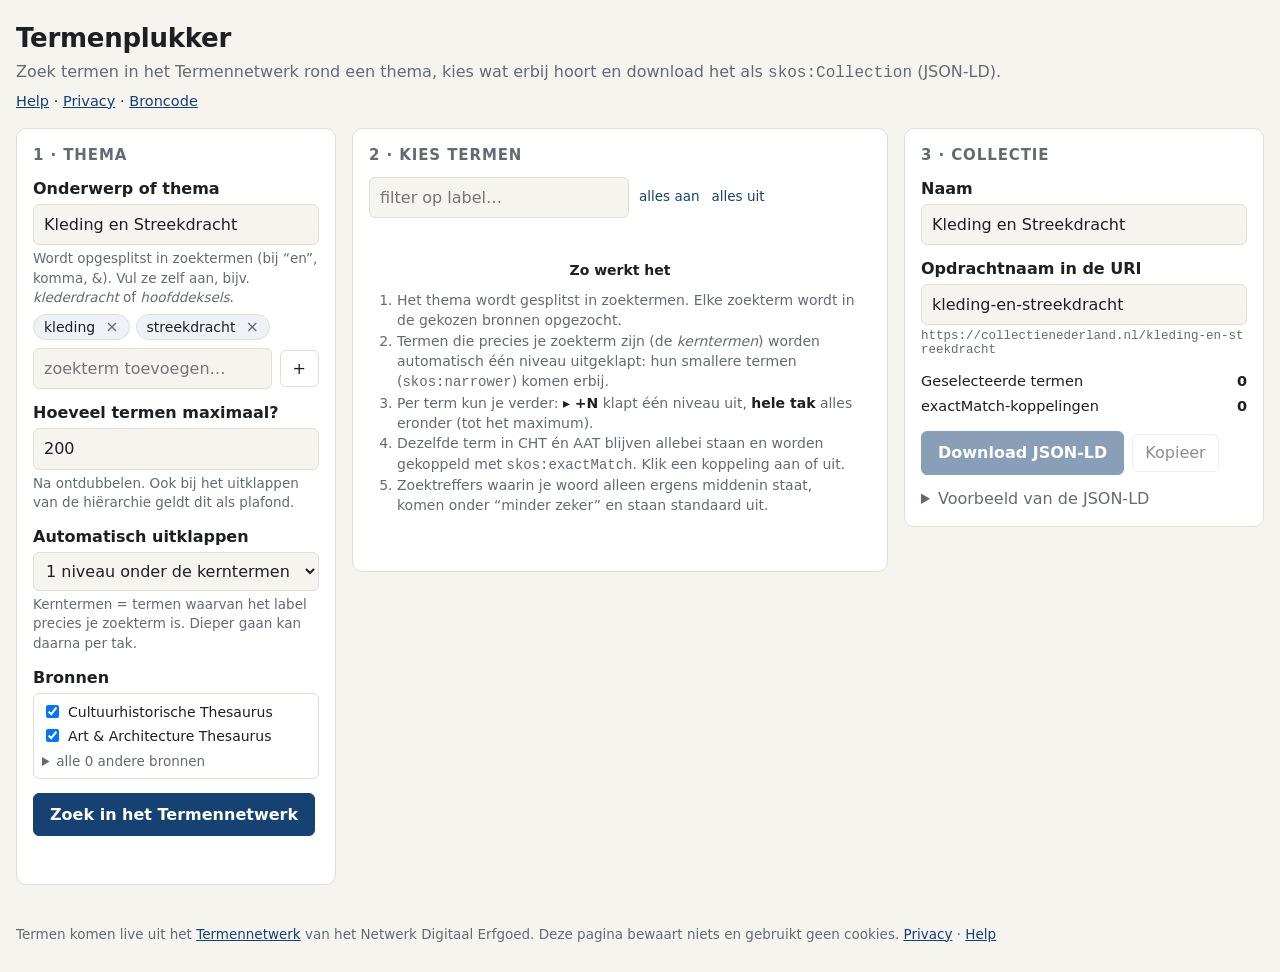
==== public/index.html @ 29cf1026 "chore: create termenplukker" ====
<!doctype html>
<html lang="nl">
<head>
<meta charset="utf-8">
<meta name="viewport" content="width=device-width, initial-scale=1">
<title>Termenplukker</title>
<meta name="description" content="Stel een skos:Collection samen uit termen in het Termennetwerk.">
<style>
:root {
  --bg: #f6f4ef; --panel: #ffffff; --ink: #1d1f22; --muted: #646a72; --line: #e2ded4;
  --accent: #154273; --accent-ink: #ffffff; --soft: #eef2f7; --warn: #8a4b00; --warn-bg: #fff4e0;
  --cht: #2f6b3a; --cht-bg: #e5f1e6; --aat: #1f4f8a; --aat-bg: #e3ecf7; --oth: #6b3f87; --oth-bg: #f0e7f6;
  --match: #8a5a00; --match-bg: #fbf0d6;
}
@media (prefers-color-scheme: dark) {
  :root:not([data-theme="light"]) {
    --bg: #16181b; --panel: #1f2226; --ink: #e8e6e1; --muted: #9aa0a8; --line: #33373d;
    --accent: #7fb0ea; --accent-ink: #0d1520; --soft: #252a31; --warn: #ffc56b; --warn-bg: #3a2c12;
    --cht: #8fd19b; --cht-bg: #1f3324; --aat: #93bdf0; --aat-bg: #1c2b40; --oth: #cfa6ea; --oth-bg: #2f2238;
    --match: #f0c56a; --match-bg: #3a2f14;
  }
}
:root[data-theme="dark"] {
  --bg: #16181b; --panel: #1f2226; --ink: #e8e6e1; --muted: #9aa0a8; --line: #33373d;
  --accent: #7fb0ea; --accent-ink: #0d1520; --soft: #252a31; --warn: #ffc56b; --warn-bg: #3a2c12;
  --cht: #8fd19b; --cht-bg: #1f3324; --aat: #93bdf0; --aat-bg: #1c2b40; --oth: #cfa6ea; --oth-bg: #2f2238;
  --match: #f0c56a; --match-bg: #3a2f14;
}
* { box-sizing: border-box; }
html, body { margin: 0; }
body { background: var(--bg); color: var(--ink); font: 16px/1.45 system-ui, -apple-system, "Segoe UI", Roboto, sans-serif; }
header { padding: 20px 16px 8px; max-width: 1400px; margin: 0 auto; }
header h1 { margin: 0; font-size: 26px; letter-spacing: -.01em; }
header p { margin: 2px 0 0; color: var(--muted); }
main { max-width: 1400px; margin: 0 auto; padding: 8px 16px 40px; display: grid; gap: 16px; grid-template-columns: 320px minmax(0,1fr) 360px; align-items: start; }
@media (max-width: 1150px) { main { grid-template-columns: 300px minmax(0,1fr); } #export { grid-column: 1 / -1; } }
@media (max-width: 760px) { main { grid-template-columns: minmax(0,1fr); } }
.panel { background: var(--panel); border: 1px solid var(--line); border-radius: 10px; padding: 16px; }
.sticky { position: sticky; top: 12px; }
@media (max-width: 760px) { .sticky { position: static; } }
h2 { font-size: 15px; text-transform: uppercase; letter-spacing: .06em; color: var(--muted); margin: 0 0 10px; }
label.f { display: block; font-weight: 600; margin: 12px 0 4px; }
label.f:first-of-type { margin-top: 0; }
input[type=text], input[type=number] { width: 100%; padding: 8px 10px; border: 1px solid var(--line); border-radius: 6px; background: var(--bg); color: var(--ink); font: inherit; }
input:focus-visible, button:focus-visible, summary:focus-visible { outline: 2px solid var(--accent); outline-offset: 2px; }
.hint { color: var(--muted); font-size: 13.5px; margin: 4px 0 0; }
button { font: inherit; cursor: pointer; border-radius: 6px; border: 1px solid var(--line); background: var(--panel); color: var(--ink); padding: 6px 12px; }
button.primary { background: var(--accent); color: var(--accent-ink); border-color: var(--accent); font-weight: 600; padding: 9px 16px; }
button:disabled { opacity: .5; cursor: default; }
button.link { border: 0; background: none; color: var(--accent); padding: 0 2px; font-size: 13.5px; }
.chips { display: flex; flex-wrap: wrap; gap: 6px; margin-top: 6px; }
.chip { display: inline-flex; align-items: center; gap: 4px; background: var(--soft); border: 1px solid var(--line); border-radius: 999px; padding: 2px 4px 2px 10px; font-size: 14px; }
.chip button { border: 0; background: none; padding: 0 6px; color: var(--muted); font-size: 16px; line-height: 1; }
.row { display: flex; gap: 8px; align-items: center; }
.sources { max-height: 220px; overflow: auto; border: 1px solid var(--line); border-radius: 6px; padding: 6px 8px; font-size: 14px; }
.sources label { display: flex; gap: 6px; align-items: flex-start; padding: 2px 0; }
.status { margin-top: 12px; font-size: 14px; color: var(--muted); min-height: 1.4em; }
.warn { background: var(--warn-bg); color: var(--warn); border-radius: 6px; padding: 6px 10px; font-size: 14px; margin-top: 8px; }
.toolbar { display: flex; flex-wrap: wrap; gap: 8px; align-items: center; margin-bottom: 12px; }
.toolbar input { max-width: 260px; }
.counter { margin-left: auto; color: var(--muted); font-size: 14px; }
.group { margin-bottom: 18px; }
.group > h3 { display: flex; align-items: baseline; gap: 10px; margin: 0 0 6px; font-size: 19px; }
.group > h3 small { color: var(--muted); font-weight: 400; font-size: 14px; }
ul.tree { list-style: none; margin: 0; padding: 0; }
ul.tree ul.tree { margin-left: 22px; border-left: 1px dashed var(--line); padding-left: 8px; }
.term { display: flex; gap: 8px; align-items: flex-start; padding: 5px 6px; border-radius: 6px; }
.term:hover { background: var(--soft); }
.term input { margin-top: 4px; }
.term .body { flex: 1; min-width: 0; }
.term .lbl { font-weight: 600; cursor: pointer; }
.term.off .lbl { color: var(--muted); font-weight: 400; }
.alt { color: var(--muted); font-size: 13.5px; }
.badge { display: inline-block; font-size: 11.5px; font-weight: 700; padding: 0 6px; border-radius: 4px; margin-left: 6px; vertical-align: 2px; letter-spacing: .02em; }
.b-cht { background: var(--cht-bg); color: var(--cht); } .b-aat { background: var(--aat-bg); color: var(--aat); } .b-oth { background: var(--oth-bg); color: var(--oth); }
.acts { display: inline-flex; gap: 6px; margin-left: 8px; }
.match { display: inline-flex; align-items: center; gap: 4px; background: var(--match-bg); color: var(--match); border-radius: 4px; padding: 0 6px; font-size: 12.5px; margin: 2px 6px 0 0; }
.match.rej { opacity: .55; text-decoration: line-through; }
.match button { border: 0; background: none; color: inherit; padding: 0 2px; font-size: 12.5px; }
.detail { font-size: 14px; color: var(--muted); margin-top: 4px; border-left: 3px solid var(--line); padding-left: 8px; }
.detail a { color: var(--accent); word-break: break-all; }
details.weak { margin-top: 6px; }
details.weak summary { cursor: pointer; color: var(--muted); font-size: 14px; padding: 4px 6px; }
.empty { color: var(--muted); padding: 30px 10px; text-align: center; }
.empty strong { color: var(--ink); }
pre { background: var(--bg); border: 1px solid var(--line); border-radius: 6px; padding: 10px; font: 12px/1.4 ui-monospace, Consolas, monospace; max-height: 340px; overflow: auto; white-space: pre; }
.stat { display: flex; justify-content: space-between; font-size: 14.5px; padding: 2px 0; }
.uri { font: 12.5px ui-monospace, Consolas, monospace; word-break: break-all; color: var(--muted); margin-top: 4px; }
.how { font-size: 14px; color: var(--muted); }
.how ol { padding-left: 18px; margin: 6px 0; }
.spinner { display: inline-block; width: 12px; height: 12px; border: 2px solid var(--line); border-top-color: var(--accent); border-radius: 50%; animation: s 0.8s linear infinite; vertical-align: -1px; margin-right: 6px; }
.nav { margin-top: 6px; font-size: 14.5px; } .nav a, footer a { color: var(--accent); }
footer { max-width: 1400px; margin: 0 auto; padding: 0 16px 30px; color: var(--muted); font-size: 13.5px; }
@keyframes s { to { transform: rotate(360deg); } }
</style>
</head>
<body>
<header>
  <h1>Termenplukker</h1>
  <p>Zoek termen in het Termennetwerk rond een thema, kies wat erbij hoort en download het als <code>skos:Collection</code> (JSON-LD).</p>
  <nav class="nav"><a href="help.html">Help</a> · <a href="privacy.html">Privacy</a> · <a href="https://github.com/jolietjakeblues/termenplukker" rel="noopener">Broncode</a></nav>
</header>
<main>
  <section class="panel sticky" aria-label="Zoeken">
    <h2>1 · Thema</h2>
    <label class="f" for="theme">Onderwerp of thema</label>
    <input id="theme" type="text" value="Kleding en Streekdracht" autocomplete="off">
    <p class="hint">Wordt opgesplitst in zoektermen (bij “en”, komma, &amp;). Vul ze zelf aan, bijv. <em>klederdracht</em> of <em>hoofddeksels</em>.</p>
    <div class="chips" id="seeds"></div>
    <div class="row" style="margin-top:8px">
      <input id="addSeed" type="text" placeholder="zoekterm toevoegen…" autocomplete="off">
      <button id="addSeedBtn" type="button">+</button>
    </div>

    <label class="f" for="limit">Hoeveel termen maximaal?</label>
    <input id="limit" type="number" min="10" max="2000" step="10" value="200">
    <p class="hint">Na ontdubbelen. Ook bij het uitklappen van de hiërarchie geldt dit als plafond.</p>

    <label class="f" for="depth">Automatisch uitklappen</label>
    <select id="depth" style="width:100%;padding:8px;border:1px solid var(--line);border-radius:6px;background:var(--bg);color:var(--ink);font:inherit">
      <option value="0">Niet: alleen zoekresultaten</option>
      <option value="1" selected>1 niveau onder de kerntermen (aanbevolen)</option>
      <option value="2">2 niveaus onder de kerntermen</option>
    </select>
    <p class="hint">Kerntermen = termen waarvan het label precies je zoekterm is. Dieper gaan kan daarna per tak.</p>

    <label class="f">Bronnen</label>
    <div class="sources" id="sources"><span class="hint">Bronnen laden…</span></div>

    <div style="margin-top:14px"><button class="primary" id="go" type="button">Zoek in het Termennetwerk</button></div>
    <div class="status" id="status" role="status" aria-live="polite"></div>
    <div id="warnings"></div>
  </section>

  <section class="panel" aria-label="Resultaten">
    <h2>2 · Kies termen</h2>
    <div class="toolbar">
      <input id="filter" type="text" placeholder="filter op label…" autocomplete="off">
      <button type="button" class="link" id="allOn">alles aan</button>
      <button type="button" class="link" id="allOff">alles uit</button>
      <span class="counter" id="counter"></span>
    </div>
    <div id="results">
      <div class="empty how">
        <strong>Zo werkt het</strong>
        <ol style="text-align:left;max-width:560px;margin:10px auto">
          <li>Het thema wordt gesplitst in zoektermen. Elke zoekterm wordt in de gekozen bronnen opgezocht.</li>
          <li>Termen die precies je zoekterm zijn (de <em>kerntermen</em>) worden automatisch één niveau uitgeklapt: hun smallere termen (<code>skos:narrower</code>) komen erbij.</li>
          <li>Per term kun je verder: <strong>▸ +N</strong> klapt één niveau uit, <strong>hele tak</strong> alles eronder (tot het maximum).</li>
          <li>Dezelfde term in CHT én AAT blijven allebei staan en worden gekoppeld met <code>skos:exactMatch</code>. Klik een koppeling aan of uit.</li>
          <li>Zoektreffers waarin je woord alleen ergens middenin staat, komen onder “minder zeker” en staan standaard uit.</li>
        </ol>
      </div>
    </div>
  </section>

  <section class="panel sticky" id="export" aria-label="Export">
    <h2>3 · Collectie</h2>
    <label class="f" for="cname">Naam</label>
    <input id="cname" type="text" autocomplete="off">
    <label class="f" for="cslug">Opdrachtnaam in de URI</label>
    <input id="cslug" type="text" autocomplete="off">
    <div class="uri" id="curi"></div>
    <div style="margin-top:12px">
      <div class="stat"><span>Geselecteerde termen</span><strong id="nSel">0</strong></div>
      <div class="stat"><span>exactMatch-koppelingen</span><strong id="nMatch">0</strong></div>
    </div>
    <div class="row" style="margin-top:12px">
      <button class="primary" id="download" type="button" disabled>Download JSON-LD</button>
      <button id="copy" type="button" disabled>Kopieer</button>
    </div>
    <details style="margin-top:12px"><summary style="cursor:pointer;color:var(--muted)">Voorbeeld van de JSON-LD</summary><pre id="preview"></pre></details>
  </section>
</main>

<footer>Termen komen live uit het <a href="https://termennetwerk.netwerkdigitaalerfgoed.nl/" rel="noopener">Termennetwerk</a> van het Netwerk Digitaal Erfgoed. Deze pagina bewaart niets en gebruikt geen cookies. <a href="privacy.html">Privacy</a> · <a href="help.html">Help</a></footer>
<script>
const API = 'https://termennetwerk-api.netwerkdigitaalerfgoed.nl/graphql';
const BASE = 'https://collectienederland.nl/';
const DEFAULT_SOURCES = ['https://data.cultureelerfgoed.nl/term/id/cht', 'http://vocab.getty.edu/aat'];
const SUGGESTED = DEFAULT_SOURCES.concat(['https://data.colonialcollections.nl/nmvw/thesaurus', 'https://digitaalerfgoed.poolparty.biz/agrarischethesaurus', 'https://www.wikidata.org#entities-all']);
const TERM_FIELDS = 'uri prefLabel altLabel scopeNote broader { uri prefLabel } narrower { uri prefLabel } exactMatch { uri }';

const $ = id => document.getElementById(id);
const esc = s => String(s ?? '').replace(/[&<>"']/g, c => ({ '&': '&amp;', '<': '&lt;', '>': '&gt;', '"': '&quot;', "'": '&#39;' }[c]));

const state = {
  seeds: [],
  sources: [],          // {uri, name, short}
  terms: new Map(),     // uri -> term
  groups: [],           // seed strings in search order
  matches: new Map(),   // "a|b" -> {a, b, strong, accepted, why}
  open: new Set(),      // uris with detail shown
  busy: false,
  slugTouched: false,
};

// ---------- helpers ----------
const norm = s => String(s).toLowerCase().replace(/\([^)]*\)/g, ' ').replace(/[<>]/g, '').replace(/\s+/g, ' ').trim();
const slugify = s => String(s).normalize('NFD').replace(/[̀-ͯ]/g, '').toLowerCase().replace(/[^a-z0-9]+/g, '-').replace(/^-+|-+$/g, '');
function splitTheme(t) {
  return t.split(/\s*(?:,|;|&|\/|\+|\ben\b|\bof\b)\s*/i).map(s => s.trim()).filter(Boolean);
}
function sourceInfo(uri) {
  const s = state.sources.find(x => x.uri === uri);
  return s || { uri, name: uri, short: uri.replace(/^https?:\/\/(www\.)?/, '').split(/[/#]/)[0] };
}
function badgeClass(uri) {
  if (uri.includes('/term/id/cht')) return 'b-cht';
  if (uri.includes('vocab.getty.edu/aat')) return 'b-aat';
  return 'b-oth';
}
function labelsOf(t) { return [t.prefLabel, ...t.altLabels].map(norm).filter(Boolean); }

function tierFor(t, seed) {
  const s = norm(seed);
  const variants = new Set([s, s + 'en', s + 's', s.replace(/(en|s)$/, '')]);
  const labels = labelsOf(t);
  if (labels.some(l => variants.has(l))) return 'A';
  // Hier tellen kwalificaties tussen haakjes wél mee: "jakken (kleding)" hoort erbij.
  const words = [t.prefLabel, ...t.altLabels].flatMap(l => String(l).toLowerCase().split(/[\s\-()&,]+/)).filter(Boolean);
  const stem = s.replace(/(en|s)$/, '');
  // Een voorvoegsel als be-/ver-/ont- maakt er een ander woord van: bekleding is geen kleding.
  const other = w => ['be', 'ver', 'ont'].some(p => w.endsWith(p + stem));
  if (words.some(w => w.startsWith(stem) || ((w.endsWith(s) || w.endsWith(stem)) && !other(w)))) return 'B';
  return 'C';
}

async function gql(query) {
  const res = await fetch(API, { method: 'POST', headers: { 'Content-Type': 'application/json' }, body: JSON.stringify({ query }) });
  if (!res.ok) throw new Error('Termennetwerk antwoordde met HTTP ' + res.status);
  const json = await res.json();
  if (json.errors && !json.data) throw new Error(json.errors.map(e => e.message).join('; '));
  return json.data;
}
const q = s => JSON.stringify(s);

function makeTerm(raw, sourceUri, origin) {
  return {
    uri: raw.uri,
    source: sourceUri,
    prefLabel: (raw.prefLabel && raw.prefLabel[0]) || raw.uri,
    altLabels: [...new Set([...(raw.prefLabel || []).slice(1), ...(raw.altLabel || [])])],
    scopeNote: (raw.scopeNote || [])[0] || '',
    broader: raw.broader || [],
    narrower: (raw.narrower || []).map(n => n.uri),
    apiMatches: (raw.exactMatch || []).map(m => m.uri),
    ...origin,                 // group, tier, parent, depth
    checked: origin.tier !== 'C',
    loaded: false,             // narrower fetched?
  };
}

// ---------- sources ----------
async function loadSources() {
  try {
    const d = await gql('{ sources { name uri alternateName genres { name } } }');
    state.sources = d.sources.map(s => ({ uri: s.uri, name: s.name, short: s.alternateName || s.name }));
  } catch (e) {
    state.sources = [
      { uri: DEFAULT_SOURCES[0], name: 'Cultuurhistorische Thesaurus', short: 'CHT' },
      { uri: DEFAULT_SOURCES[1], name: 'Art & Architecture Thesaurus', short: 'AAT' },
    ];
  }
  const suggested = SUGGESTED.map(u => state.sources.find(s => s.uri === u)).filter(Boolean);
  const rest = state.sources.filter(s => !SUGGESTED.includes(s.uri)).sort((a, b) => a.name.localeCompare(b.name, 'nl'));
  const row = s => `<label><input type="checkbox" value="${esc(s.uri)}" ${DEFAULT_SOURCES.includes(s.uri) ? 'checked' : ''}> <span>${esc(s.name)}</span></label>`;
  $('sources').innerHTML = suggested.map(row).join('') +
    `<details><summary class="hint" style="cursor:pointer">alle ${rest.length} andere bronnen</summary>${rest.map(row).join('')}</details>`;
}
const chosenSources = () => [...$('sources').querySelectorAll('input:checked')].map(i => i.value);

// ---------- seeds ----------
function renderSeeds() {
  $('seeds').innerHTML = state.seeds.map((s, i) => `<span class="chip">${esc(s)}<button type="button" aria-label="verwijder ${esc(s)}" data-i="${i}">×</button></span>`).join('');
}
function syncSeedsFromTheme() {
  state.seeds = [...new Set(splitTheme($('theme').value).map(s => s.toLowerCase()))];
  renderSeeds();
  $('cname').value = $('theme').value.trim();
  if (!state.slugTouched) $('cslug').value = slugify($('theme').value);
  renderExport();
}
function addSeed() {
  const v = $('addSeed').value.trim().toLowerCase();
  if (v && !state.seeds.includes(v)) state.seeds.push(v);
  $('addSeed').value = '';
  renderSeeds();
}

// ---------- search & expand ----------
const limit = () => Math.max(1, parseInt($('limit').value, 10) || 200);
function setStatus(html, spin) { $('status').innerHTML = (spin ? '<span class="spinner"></span>' : '') + html; }
function warn(msg) { $('warnings').insertAdjacentHTML('beforeend', `<div class="warn">${esc(msg)}</div>`); }

async function search() {
  const sources = chosenSources();
  if (!state.seeds.length) { setStatus('Geef minstens één zoekterm.'); return; }
  if (!sources.length) { setStatus('Kies minstens één bron.'); return; }
  state.busy = true; updateButtons();
  state.terms.clear(); state.matches.clear(); state.open.clear(); state.groups = [];
  $('warnings').innerHTML = '';
  const max = limit();
  try {
    // 1. zoektermen, alle tegelijk
    setStatus(`Zoeken naar ${state.seeds.length} zoekterm(en) in ${sources.length} bron(nen)…`, true);
    const results = await Promise.all(state.seeds.map(seed =>
      gql(`{ terms(sources: ${q(sources)}, query: ${q(seed)}, limit: 100, timeoutMs: 20000) { source { uri name } result { __typename ... on Terms { terms { ${TERM_FIELDS} } } ... on Error { message } } } }`)
        .then(d => ({ seed, d })).catch(e => ({ seed, err: e }))));
    const hits = [];
    for (const { seed, d, err } of results) {
      state.groups.push(seed);
      if (err) { warn(`“${seed}”: ${err.message}`); continue; }
      for (const r of d.terms) {
        if (r.result.__typename !== 'Terms') { warn(`${r.source.name} gaf geen resultaat voor “${seed}”${r.result.message ? ': ' + r.result.message : ''}.`); continue; }
        for (const raw of r.result.terms) {
          const t = makeTerm(raw, r.source.uri, { group: seed, parent: null, depth: 0 });
          t.tier = tierFor(t, seed); t.checked = t.tier !== 'C';
          hits.push(t);
        }
      }
    }
    // ontdubbelen: beste tier wint
    const rank = { A: 0, B: 1, C: 2 };
    hits.sort((a, b) => rank[a.tier] - rank[b.tier]);
    let dropped = 0;
    for (const t of hits) {
      if (state.terms.has(t.uri)) continue;
      if (state.terms.size >= max) { dropped++; continue; }
      state.terms.set(t.uri, t);
    }
    if (dropped) warn(`Maximum van ${max} bereikt: ${dropped} minder relevante zoektreffers weggelaten.`);
    render();

    // 2. kerntermen automatisch uitklappen
    const depth = parseInt($('depth').value, 10);
    let frontier = [...state.terms.values()].filter(t => t.tier === 'A');
    for (let lvl = 0; lvl < depth && frontier.length; lvl++) {
      setStatus(`Smallere termen ophalen (niveau ${lvl + 1})…`, true);
      frontier = await expand(frontier);
      render();
    }
    computeMatches();
    render();
    setStatus(`${state.terms.size} termen gevonden.` + (state.terms.size >= max ? ' Maximum bereikt.' : ''));
  } catch (e) {
    setStatus(''); warn('Zoeken mislukt: ' + e.message);
  } finally {
    state.busy = false; updateButtons();
  }
}

// Haalt de narrower-termen van `parents` op; geeft de nieuw toegevoegde termen terug.
async function expand(parents) {
  const max = limit();
  const wanted = [];
  for (const p of parents) {
    p.loaded = true;
    for (const u of p.narrower) if (!state.terms.has(u) && !wanted.some(w => w.u === u)) wanted.push({ u, p });
  }
  // Om en om per zoekterm, zodat één brede zoekterm niet het hele maximum opsoupeert.
  const perGroup = new Map();
  for (const w of wanted) (perGroup.get(w.p.group) || perGroup.set(w.p.group, []).get(w.p.group)).push(w);
  const lists = [...perGroup.values()];
  wanted.length = 0;
  for (let i = 0; lists.some(l => i < l.length); i++) for (const l of lists) if (i < l.length) wanted.push(l[i]);
  const room = max - state.terms.size;
  if (room <= 0) { if (wanted.length) warn(`Maximum van ${max} bereikt; niet alles is uitgeklapt.`); return []; }
  if (wanted.length > room) warn(`Maximum van ${max} bereikt: ${wanted.length - room} smallere termen niet opgehaald.`);
  const take = wanted.slice(0, room);
  const added = [];
  for (let i = 0; i < take.length; i += 40) {
    const batch = take.slice(i, i + 40);
    const d = await gql(`{ lookup(uris: ${q(batch.map(b => b.u))}, timeoutMs: 20000) { uri source { ... on Source { uri } } result { __typename ... on Term { ${TERM_FIELDS} } } } }`);
    for (const r of d.lookup) {
      if (r.result.__typename !== 'Term' || state.terms.has(r.uri)) continue;
      const p = batch.find(b => b.u === r.uri).p;
      const t = makeTerm(r.result, (r.source && r.source.uri) || p.source, { group: p.group, parent: p.uri, depth: p.depth + 1, tier: 'N' });
      t.checked = p.checked;
      state.terms.set(t.uri, t); added.push(t);
    }
  }
  return added;
}

async function expandOne(uri, whole) {
  const t = state.terms.get(uri); if (!t || state.busy) return;
  state.busy = true; updateButtons();
  try {
    let frontier = [t], lvl = 0;
    do {
      setStatus(`“${esc(t.prefLabel)}” uitklappen${whole ? ` (niveau ${++lvl})` : ''}…`, true);
      frontier = await expand(frontier);
      render();
    } while (whole && frontier.length && state.terms.size < limit());
    computeMatches();
    setStatus(`${state.terms.size} termen.` + (state.terms.size >= limit() ? ' Maximum bereikt — verhoog het om verder te gaan.' : ''));
  } catch (e) { warn('Uitklappen mislukt: ' + e.message); setStatus(''); }
  finally { state.busy = false; updateButtons(); render(); }
}

// ---------- exactMatch tussen bronnen ----------
function computeMatches() {
  const byLabel = new Map();
  for (const t of state.terms.values()) for (const l of new Set(labelsOf(t))) {
    if (!byLabel.has(l)) byLabel.set(l, []);
    byLabel.get(l).push(t);
  }
  const add = (a, b, strong, why) => {
    if (a.source === b.source || a.uri === b.uri) return;
    const [x, y] = a.uri < b.uri ? [a, b] : [b, a];
    const key = x.uri + '|' + y.uri;
    const old = state.matches.get(key);
    if (old) { if (strong && !old.strong) { old.strong = true; old.why = why; if (!old.touched) old.accepted = true; } return; }
    state.matches.set(key, { a: x.uri, b: y.uri, strong, accepted: strong, why, touched: false });
  };
  for (const t of state.terms.values()) {
    const pref = norm(t.prefLabel);
    for (const o of byLabel.get(pref) || []) {
      const strong = norm(o.prefLabel) === pref || o.altLabels.map(norm).includes(pref);
      add(t, o, strong, strong ? 'zelfde (voorkeurs)label' : 'gedeeld label');
    }
    for (const l of t.altLabels.map(norm)) for (const o of byLabel.get(l) || []) add(t, o, false, 'gedeeld alternatief label');
    for (const u of t.apiMatches) if (state.terms.has(u)) add(t, state.terms.get(u), true, 'exactMatch in de bron');
  }
}
function matchesOf(uri) {
  return [...state.matches.values()].filter(m => m.a === uri || m.b === uri).map(m => ({ m, other: m.a === uri ? m.b : m.a }));
}

// ---------- render ----------
function render() {
  const f = norm($('filter').value);
  if (!state.terms.size) {
    if (state.groups.length) $('results').innerHTML = '<div class="empty">Niets gevonden. Probeer een andere of enkelvoudige zoekterm.</div>';
    renderExport(); return;
  }
  const children = new Map();
  for (const t of state.terms.values()) if (t.parent) {
    if (!children.has(t.parent)) children.set(t.parent, []);
    children.get(t.parent).push(t);
  }
  const visible = new Map();
  const isVis = t => {
    if (visible.has(t.uri)) return visible.get(t.uri);
    const v = !f || labelsOf(t).some(l => l.includes(f)) || (children.get(t.uri) || []).some(isVis);
    visible.set(t.uri, v); return v;
  };
  const sortT = (a, b) => a.prefLabel.localeCompare(b.prefLabel, 'nl');
  const node = t => {
    if (!isVis(t)) return '';
    const kids = (children.get(t.uri) || []).sort(sortT);
    const src = sourceInfo(t.source);
    const pending = t.narrower.filter(u => !state.terms.has(u)).length;
    const ms = matchesOf(t.uri);
    const open = state.open.has(t.uri);
    return `<li><div class="term ${t.checked ? '' : 'off'}">
      <input type="checkbox" data-act="check" data-uri="${esc(t.uri)}" ${t.checked ? 'checked' : ''} aria-label="${esc(t.prefLabel)} opnemen">
      <div class="body">
        <span class="lbl" data-act="info" data-uri="${esc(t.uri)}" title="details tonen">${esc(t.prefLabel)}</span><span class="badge ${badgeClass(t.source)}" title="${esc(src.name)}">${esc(src.short)}</span>
        <span class="acts">${pending ? `<button type="button" class="link" data-act="exp" data-uri="${esc(t.uri)}" ${state.busy ? 'disabled' : ''}>▸ +${pending}</button><button type="button" class="link" data-act="all" data-uri="${esc(t.uri)}" ${state.busy ? 'disabled' : ''}>hele tak</button>` : ''}${kids.length ? `<button type="button" class="link" data-act="kids" data-uri="${esc(t.uri)}">${kids.every(k => k.checked) ? 'tak uit' : 'tak aan'}</button>` : ''}</span>
        ${t.altLabels.length ? `<div class="alt">${esc(t.altLabels.slice(0, 6).join(' · '))}${t.altLabels.length > 6 ? ' …' : ''}</div>` : ''}
        ${ms.length ? `<div>${ms.map(({ m, other }) => { const o = state.terms.get(other); return `<span class="match ${m.accepted ? '' : 'rej'}" title="${esc(m.why)}">≡ ${esc(sourceInfo(o.source).short)}: ${esc(o.prefLabel)}<button type="button" data-act="match" data-key="${esc(m.a + '|' + m.b)}" aria-label="${m.accepted ? 'koppeling verwijderen' : 'koppeling maken'}">${m.accepted ? '×' : '+'}</button></span>`; }).join('')}</div>` : ''}
        ${open ? `<div class="detail">${t.scopeNote ? esc(t.scopeNote) + '<br>' : ''}${t.broader.length ? 'Breder: ' + esc(t.broader.map(b => (b.prefLabel || [])[0] || b.uri).join(', ')) + '<br>' : ''}<a href="${esc(t.uri)}" target="_blank" rel="noopener">${esc(t.uri)}</a></div>` : ''}
      </div></div>
      ${kids.length ? `<ul class="tree">${kids.map(node).join('')}</ul>` : ''}</li>`;
  };
  let html = '';
  for (const g of state.groups) {
    const roots = [...state.terms.values()].filter(t => t.group === g && !t.parent);
    const core = roots.filter(t => t.tier !== 'C').sort((a, b) => (a.tier > b.tier) - (a.tier < b.tier) || sortT(a, b));
    const weak = roots.filter(t => t.tier === 'C').sort(sortT);
    const count = [...state.terms.values()].filter(t => t.group === g).length;
    const coreHtml = core.map(node).join(''), weakHtml = weak.map(node).join('');
    if (!coreHtml && !weakHtml) continue;
    html += `<div class="group"><h3>${esc(g)} <small>${count} termen</small></h3>
      <ul class="tree">${coreHtml || '<li class="hint" style="padding:4px 6px">Geen directe treffers.</li>'}</ul>
      ${weakHtml ? `<details class="weak" ${f ? 'open' : ''}><summary>Minder zeker (${weak.length}): zoekwoord staat er alleen ergens in — standaard uit</summary><ul class="tree">${weakHtml}</ul></details>` : ''}
    </div>`;
  }
  $('results').innerHTML = html || '<div class="empty">Geen termen voor dit filter.</div>';
  renderExport();
}

// ---------- export ----------
function collectionUri() { return BASE + (slugify($('cslug').value) || 'collectie'); }
function buildJsonLd() {
  const sel = [...state.terms.values()].filter(t => t.checked);
  const inSel = new Set(sel.map(t => t.uri));
  const links = new Map();
  for (const m of state.matches.values()) if (m.accepted && inSel.has(m.a) && inSel.has(m.b)) {
    (links.get(m.a) || links.set(m.a, []).get(m.a)).push(m.b);
    (links.get(m.b) || links.set(m.b, []).get(m.b)).push(m.a);
  }
  const name = $('cname').value.trim() || 'Collectie';
  const coll = {
    '@id': collectionUri(),
    '@type': 'skos:Collection',
    'skos:prefLabel': { '@value': name, '@language': 'nl' },
    'dct:created': { '@value': new Date().toISOString().slice(0, 10), '@type': 'xsd:date' },
    'dct:source': { '@id': 'https://termennetwerk.netwerkdigitaalerfgoed.nl/' },
    'skos:member': sel.map(t => ({ '@id': t.uri })),
  };
  const concepts = sel.map(t => {
    const c = { '@id': t.uri, '@type': 'skos:Concept', 'skos:prefLabel': { '@value': t.prefLabel, '@language': 'nl' } };
    if (t.altLabels.length) c['skos:altLabel'] = t.altLabels;
    c['dct:source'] = { '@id': t.source };
    const l = links.get(t.uri);
    if (l) c['skos:exactMatch'] = [...new Set(l)].map(u => ({ '@id': u }));
    return c;
  });
  return {
    '@context': { skos: 'http://www.w3.org/2004/02/skos/core#', dct: 'http://purl.org/dc/terms/', xsd: 'http://www.w3.org/2001/XMLSchema#' },
    '@graph': [coll, ...concepts],
    _stats: { n: sel.length, m: [...links.values()].reduce((s, a) => s + a.length, 0) / 2 },
  };
}
function renderExport() {
  $('curi').textContent = collectionUri();
  const doc = buildJsonLd(); const { n, m } = doc._stats; delete doc._stats;
  $('nSel').textContent = n; $('nMatch').textContent = m;
  const txt = JSON.stringify(doc, null, 2);
  $('preview').textContent = txt.length > 6000 ? txt.slice(0, 6000) + '\n…' : txt;
  updateButtons();
  return txt;
}
function updateButtons() {
  const n = [...state.terms.values()].filter(t => t.checked).length;
  $('download').disabled = !n; $('copy').disabled = !n; $('go').disabled = state.busy;
  $('counter').textContent = state.terms.size ? `${n} van ${state.terms.size} geselecteerd · max ${limit()}` : '';
}

// ---------- events ----------
$('theme').addEventListener('input', syncSeedsFromTheme);
$('theme').addEventListener('keydown', e => { if (e.key === 'Enter') search(); });
$('seeds').addEventListener('click', e => { const i = e.target.dataset.i; if (i !== undefined) { state.seeds.splice(+i, 1); renderSeeds(); } });
$('addSeedBtn').addEventListener('click', addSeed);
$('addSeed').addEventListener('keydown', e => { if (e.key === 'Enter') addSeed(); });
$('go').addEventListener('click', search);
$('filter').addEventListener('input', render);
$('cname').addEventListener('input', renderExport);
$('cslug').addEventListener('input', () => { state.slugTouched = true; renderExport(); });
$('limit').addEventListener('input', updateButtons);
$('allOn').addEventListener('click', () => { state.terms.forEach(t => t.checked = true); render(); });
$('allOff').addEventListener('click', () => { state.terms.forEach(t => t.checked = false); render(); });
$('results').addEventListener('click', e => {
  const el = e.target.closest('[data-act]'); if (!el) return;
  const t = state.terms.get(el.dataset.uri);
  switch (el.dataset.act) {
    case 'check': t.checked = el.checked; break;
    case 'info': state.open.has(t.uri) ? state.open.delete(t.uri) : state.open.add(t.uri); break;
    case 'exp': return expandOne(t.uri, false);
    case 'all': return expandOne(t.uri, true);
    case 'kids': {
      const on = !descendants(t.uri).every(k => k.checked);
      descendants(t.uri).forEach(k => k.checked = on); if (on) t.checked = true; break;
    }
    case 'match': { const m = state.matches.get(el.dataset.key); m.accepted = !m.accepted; m.touched = true; break; }
  }
  render();
});
function descendants(uri) {
  const out = [];
  for (const t of state.terms.values()) if (t.parent === uri) out.push(t, ...descendants(t.uri));
  return out;
}
$('download').addEventListener('click', () => {
  const blob = new Blob([renderExport()], { type: 'application/ld+json' });
  const a = document.createElement('a');
  a.href = URL.createObjectURL(blob); a.download = (slugify($('cslug').value) || 'collectie') + '.jsonld';
  document.body.appendChild(a); a.click(); a.remove(); setTimeout(() => URL.revokeObjectURL(a.href), 1000);
});
$('copy').addEventListener('click', async () => {
  try { await navigator.clipboard.writeText(renderExport()); $('copy').textContent = 'Gekopieerd ✓'; }
  catch { $('copy').textContent = 'Lukt niet'; }
  setTimeout(() => $('copy').textContent = 'Kopieer', 1500);
});

syncSeedsFromTheme();
loadSources();
</script>
</body>
</html>
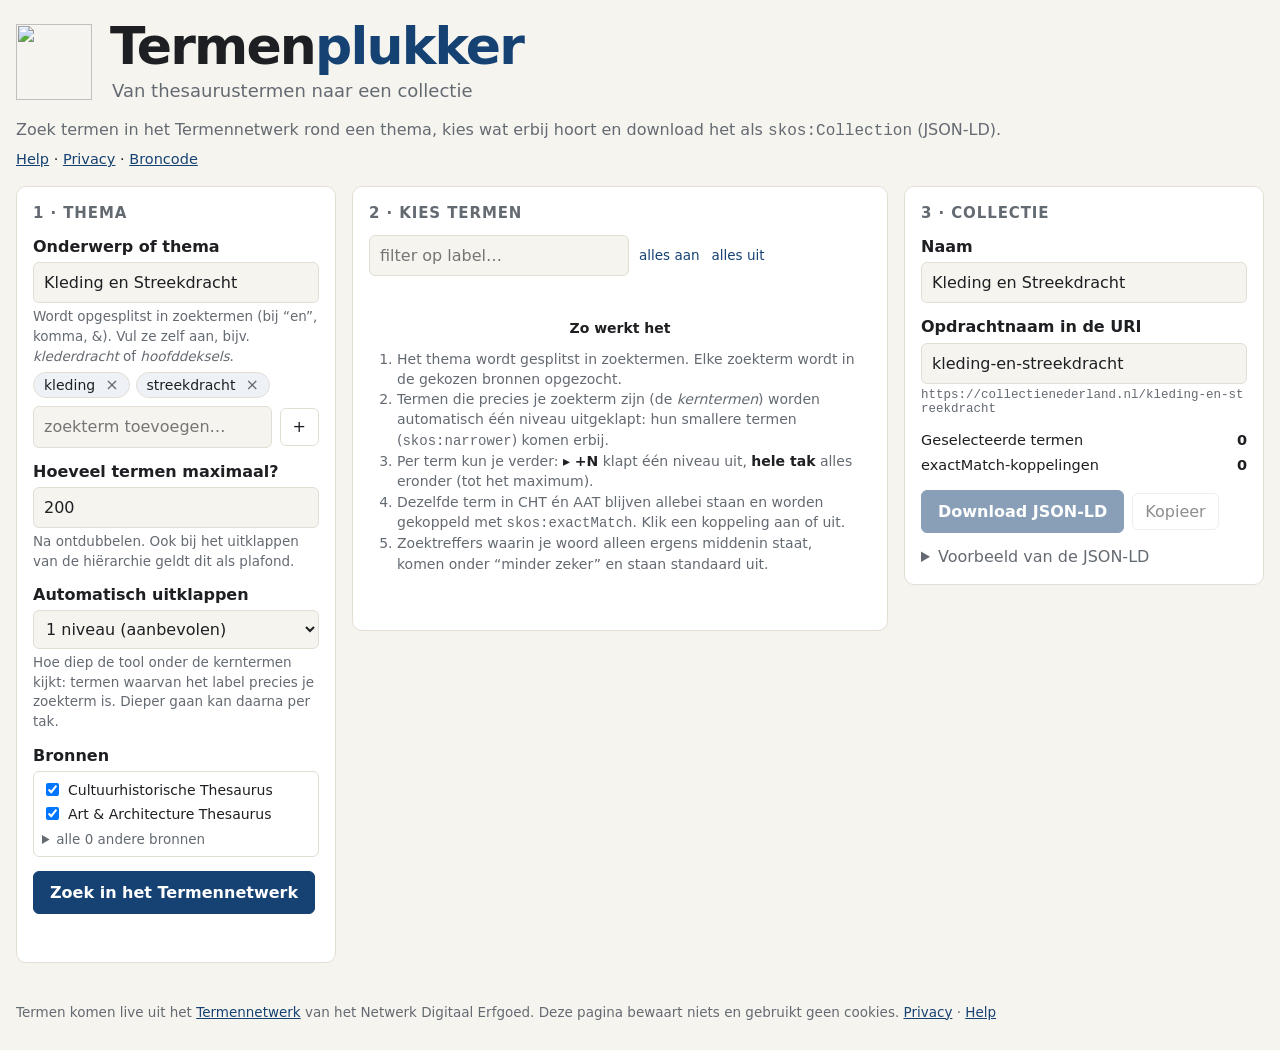
==== commit 5ebf643d: "chore: review" ====
--- a/public/index.html
+++ b/public/index.html
@@ -4,7 +4,23 @@
 <meta charset="utf-8">
 <meta name="viewport" content="width=device-width, initial-scale=1">
 <title>Termenplukker</title>
-<meta name="description" content="Stel een skos:Collection samen uit termen in het Termennetwerk.">
+<meta name="description" content="Zoek rond een thema termen in het Termennetwerk, kies wat erbij hoort en download ze als skos:Collection in JSON-LD.">
+<link rel="canonical" href="https://termenplukker.jolietjakeblues64.workers.dev/">
+<link rel="icon" href="/images/favicon.svg" type="image/svg+xml">
+<link rel="icon" href="/images/favicon.ico" sizes="64x64">
+<link rel="apple-touch-icon" href="/images/apple-touch-icon.png">
+<meta name="theme-color" content="#154273">
+<meta property="og:type" content="website">
+<meta property="og:locale" content="nl_NL">
+<meta property="og:site_name" content="Termenplukker">
+<meta property="og:title" content="Termenplukker">
+<meta property="og:description" content="Zoek rond een thema termen in het Termennetwerk, kies wat erbij hoort en download ze als skos:Collection in JSON-LD.">
+<meta property="og:url" content="https://termenplukker.jolietjakeblues64.workers.dev/">
+<meta property="og:image" content="https://termenplukker.jolietjakeblues64.workers.dev/images/og.png">
+<meta property="og:image:width" content="1200">
+<meta property="og:image:height" content="630">
+<meta property="og:image:alt" content="Logo van de Termenplukker: van thesaurustermen naar een collectie">
+<meta name="twitter:card" content="summary_large_image">
 <style>
 :root {
   --bg: #f6f4ef; --panel: #ffffff; --ink: #1d1f22; --muted: #646a72; --line: #e2ded4;
@@ -30,8 +46,13 @@
 html, body { margin: 0; }
 body { background: var(--bg); color: var(--ink); font: 16px/1.45 system-ui, -apple-system, "Segoe UI", Roboto, sans-serif; }
 header { padding: 20px 16px 8px; max-width: 1400px; margin: 0 auto; }
-header h1 { margin: 0; font-size: 26px; letter-spacing: -.01em; }
-header p { margin: 2px 0 0; color: var(--muted); }
+.brand { display: flex; align-items: center; gap: 18px; }
+.brand img { width: 76px; height: 76px; flex: none; }
+header h1 { margin: 0; font-size: 52px; line-height: 1; font-weight: 750; letter-spacing: -.035em; }
+header h1 span { color: var(--accent); }
+.tagline { margin: 6px 0 0 2px; color: var(--muted); font-size: 18px; }
+header .intro { margin: 14px 0 0; color: var(--muted); }
+@media (max-width: 560px) { .brand { gap: 12px; } .brand img { width: 52px; height: 52px; } header h1 { font-size: 36px; } .tagline { font-size: 15.5px; } }
 main { max-width: 1400px; margin: 0 auto; padding: 8px 16px 40px; display: grid; gap: 16px; grid-template-columns: 320px minmax(0,1fr) 360px; align-items: start; }
 @media (max-width: 1150px) { main { grid-template-columns: 300px minmax(0,1fr); } #export { grid-column: 1 / -1; } }
 @media (max-width: 760px) { main { grid-template-columns: minmax(0,1fr); } }
@@ -39,9 +60,11 @@
 .sticky { position: sticky; top: 12px; }
 @media (max-width: 760px) { .sticky { position: static; } }
 h2 { font-size: 15px; text-transform: uppercase; letter-spacing: .06em; color: var(--muted); margin: 0 0 10px; }
-label.f { display: block; font-weight: 600; margin: 12px 0 4px; }
+label.f, span.f { display: block; font-weight: 600; margin: 12px 0 4px; }
 label.f:first-of-type { margin-top: 0; }
-input[type=text], input[type=number] { width: 100%; padding: 8px 10px; border: 1px solid var(--line); border-radius: 6px; background: var(--bg); color: var(--ink); font: inherit; }
+select { width: 100%; padding: 8px; border: 1px solid var(--line); border-radius: 6px; background: var(--bg); color: var(--ink); font: inherit; }
+a:focus-visible, input:focus-visible, select:focus-visible { outline: 2px solid var(--accent); outline-offset: 2px; }
+input[type=text], input[type=search], input[type=number] { width: 100%; padding: 8px 10px; border: 1px solid var(--line); border-radius: 6px; background: var(--bg); color: var(--ink); font: inherit; }
 input:focus-visible, button:focus-visible, summary:focus-visible { outline: 2px solid var(--accent); outline-offset: 2px; }
 .hint { color: var(--muted); font-size: 13.5px; margin: 4px 0 0; }
 button { font: inherit; cursor: pointer; border-radius: 6px; border: 1px solid var(--line); background: var(--panel); color: var(--ink); padding: 6px 12px; }
@@ -68,7 +91,8 @@
 .term:hover { background: var(--soft); }
 .term input { margin-top: 4px; }
 .term .body { flex: 1; min-width: 0; }
-.term .lbl { font-weight: 600; cursor: pointer; }
+.term .lbl { font: inherit; font-weight: 600; color: inherit; background: none; border: 0; padding: 0; text-align: left; cursor: pointer; }
+.term .lbl:hover { text-decoration: underline; }
 .term.off .lbl { color: var(--muted); font-weight: 400; }
 .alt { color: var(--muted); font-size: 13.5px; }
 .badge { display: inline-block; font-size: 11.5px; font-weight: 700; padding: 0 6px; border-radius: 4px; margin-left: 6px; vertical-align: 2px; letter-spacing: .02em; }
@@ -96,9 +120,15 @@
 </head>
 <body>
 <header>
-  <h1>Termenplukker</h1>
-  <p>Zoek termen in het Termennetwerk rond een thema, kies wat erbij hoort en download het als <code>skos:Collection</code> (JSON-LD).</p>
-  <nav class="nav"><a href="help.html">Help</a> · <a href="privacy.html">Privacy</a> · <a href="https://github.com/jolietjakeblues/termenplukker" rel="noopener">Broncode</a></nav>
+  <div class="brand">
+    <img src="/images/favicon.svg" alt="" width="76" height="76">
+    <div>
+      <h1>Termen<span>plukker</span></h1>
+      <p class="tagline">Van thesaurustermen naar een collectie</p>
+    </div>
+  </div>
+  <p class="intro">Zoek termen in het Termennetwerk rond een thema, kies wat erbij hoort en download het als <code>skos:Collection</code> (JSON-LD).</p>
+  <nav class="nav"><a href="/help">Help</a> · <a href="/privacy">Privacy</a> · <a href="https://github.com/jolietjakeblues/termenplukker" rel="noopener">Broncode</a></nav>
 </header>
 <main>
   <section class="panel sticky" aria-label="Zoeken">
@@ -108,8 +138,8 @@
     <p class="hint">Wordt opgesplitst in zoektermen (bij “en”, komma, &amp;). Vul ze zelf aan, bijv. <em>klederdracht</em> of <em>hoofddeksels</em>.</p>
     <div class="chips" id="seeds"></div>
     <div class="row" style="margin-top:8px">
-      <input id="addSeed" type="text" placeholder="zoekterm toevoegen…" autocomplete="off">
-      <button id="addSeedBtn" type="button">+</button>
+      <input id="addSeed" type="text" aria-label="Zoekterm toevoegen" placeholder="zoekterm toevoegen…" autocomplete="off">
+      <button id="addSeedBtn" type="button" aria-label="Zoekterm toevoegen">+</button>
     </div>
 
     <label class="f" for="limit">Hoeveel termen maximaal?</label>
@@ -117,25 +147,25 @@
     <p class="hint">Na ontdubbelen. Ook bij het uitklappen van de hiërarchie geldt dit als plafond.</p>
 
     <label class="f" for="depth">Automatisch uitklappen</label>
-    <select id="depth" style="width:100%;padding:8px;border:1px solid var(--line);border-radius:6px;background:var(--bg);color:var(--ink);font:inherit">
-      <option value="0">Niet: alleen zoekresultaten</option>
-      <option value="1" selected>1 niveau onder de kerntermen (aanbevolen)</option>
-      <option value="2">2 niveaus onder de kerntermen</option>
+    <select id="depth">
+      <option value="0">Niet (alleen zoekresultaten)</option>
+      <option value="1" selected>1 niveau (aanbevolen)</option>
+      <option value="2">2 niveaus</option>
     </select>
-    <p class="hint">Kerntermen = termen waarvan het label precies je zoekterm is. Dieper gaan kan daarna per tak.</p>
-
-    <label class="f">Bronnen</label>
-    <div class="sources" id="sources"><span class="hint">Bronnen laden…</span></div>
+    <p class="hint">Hoe diep de tool onder de kerntermen kijkt: termen waarvan het label precies je zoekterm is. Dieper gaan kan daarna per tak.</p>
+
+    <span class="f" id="sourcesLbl">Bronnen</span>
+    <div class="sources" id="sources" role="group" aria-labelledby="sourcesLbl"><span class="hint">Bronnen laden…</span></div>
 
     <div style="margin-top:14px"><button class="primary" id="go" type="button">Zoek in het Termennetwerk</button></div>
     <div class="status" id="status" role="status" aria-live="polite"></div>
-    <div id="warnings"></div>
+    <div id="warnings" aria-live="polite"></div>
   </section>
 
   <section class="panel" aria-label="Resultaten">
     <h2>2 · Kies termen</h2>
     <div class="toolbar">
-      <input id="filter" type="text" placeholder="filter op label…" autocomplete="off">
+      <input id="filter" type="search" aria-label="Filter de resultaten op label" placeholder="filter op label…" autocomplete="off">
       <button type="button" class="link" id="allOn">alles aan</button>
       <button type="button" class="link" id="allOff">alles uit</button>
       <span class="counter" id="counter"></span>
@@ -173,7 +203,7 @@
   </section>
 </main>
 
-<footer>Termen komen live uit het <a href="https://termennetwerk.netwerkdigitaalerfgoed.nl/" rel="noopener">Termennetwerk</a> van het Netwerk Digitaal Erfgoed. Deze pagina bewaart niets en gebruikt geen cookies. <a href="privacy.html">Privacy</a> · <a href="help.html">Help</a></footer>
+<footer>Termen komen live uit het <a href="https://termennetwerk.netwerkdigitaalerfgoed.nl/" rel="noopener">Termennetwerk</a> van het Netwerk Digitaal Erfgoed. Deze pagina bewaart niets en gebruikt geen cookies. <a href="/privacy">Privacy</a> · <a href="/help">Help</a></footer>
 <script>
 const API = 'https://termennetwerk-api.netwerkdigitaalerfgoed.nl/graphql';
 const BASE = 'https://collectienederland.nl/';
@@ -192,6 +222,7 @@
   matches: new Map(),   // "a|b" -> {a, b, strong, accepted, why}
   open: new Set(),      // uris with detail shown
   busy: false,
+  failed: false,      // alle zoekvragen mislukt?
   slugTouched: false,
 };
 
@@ -227,8 +258,13 @@
 }
 
 async function gql(query) {
-  const res = await fetch(API, { method: 'POST', headers: { 'Content-Type': 'application/json' }, body: JSON.stringify({ query }) });
-  if (!res.ok) throw new Error('Termennetwerk antwoordde met HTTP ' + res.status);
+  let res;
+  try {
+    res = await fetch(API, { method: 'POST', headers: { 'Content-Type': 'application/json' }, body: JSON.stringify({ query }) });
+  } catch {
+    throw new Error('het Termennetwerk is niet bereikbaar. Controleer je internetverbinding of probeer het over een paar minuten opnieuw.');
+  }
+  if (!res.ok) throw new Error(`het Termennetwerk gaf een fout (HTTP ${res.status}). Probeer het later opnieuw.`);
   const json = await res.json();
   if (json.errors && !json.data) throw new Error(json.errors.map(e => e.message).join('; '));
   return json.data;
@@ -247,7 +283,6 @@
     apiMatches: (raw.exactMatch || []).map(m => m.uri),
     ...origin,                 // group, tier, parent, depth
     checked: origin.tier !== 'C',
-    loaded: false,             // narrower fetched?
   };
 }
 
@@ -308,9 +343,11 @@
       gql(`{ terms(sources: ${q(sources)}, query: ${q(seed)}, limit: 100, timeoutMs: 20000) { source { uri name } result { __typename ... on Terms { terms { ${TERM_FIELDS} } } ... on Error { message } } } }`)
         .then(d => ({ seed, d })).catch(e => ({ seed, err: e }))));
     const hits = [];
+    state.failed = results.every(r => r.err);
+    if (state.failed) warn('Zoeken lukte niet: ' + results[0].err.message);
     for (const { seed, d, err } of results) {
       state.groups.push(seed);
-      if (err) { warn(`“${seed}”: ${err.message}`); continue; }
+      if (err) { if (!state.failed) warn(`“${seed}”: ${err.message}`); continue; }
       for (const r of d.terms) {
         if (r.result.__typename !== 'Terms') { warn(`${r.source.name} gaf geen resultaat voor “${seed}”${r.result.message ? ': ' + r.result.message : ''}.`); continue; }
         for (const raw of r.result.terms) {
@@ -344,7 +381,7 @@
     render();
     setStatus(`${state.terms.size} termen gevonden.` + (state.terms.size >= max ? ' Maximum bereikt.' : ''));
   } catch (e) {
-    setStatus(''); warn('Zoeken mislukt: ' + e.message);
+    setStatus(''); warn('Zoeken lukte niet: ' + e.message);
   } finally {
     state.busy = false; updateButtons();
   }
@@ -355,7 +392,6 @@
   const max = limit();
   const wanted = [];
   for (const p of parents) {
-    p.loaded = true;
     for (const u of p.narrower) if (!state.terms.has(u) && !wanted.some(w => w.u === u)) wanted.push({ u, p });
   }
   // Om en om per zoekterm, zodat één brede zoekterm niet het hele maximum opsoupeert.
@@ -432,7 +468,9 @@
 function render() {
   const f = norm($('filter').value);
   if (!state.terms.size) {
-    if (state.groups.length) $('results').innerHTML = '<div class="empty">Niets gevonden. Probeer een andere of enkelvoudige zoekterm.</div>';
+    if (state.groups.length) $('results').innerHTML = state.failed
+      ? '<div class="empty"><strong>Geen verbinding met het Termennetwerk.</strong><br>Zie de melding links en probeer het opnieuw.</div>'
+      : '<div class="empty">Niets gevonden. Probeer een andere of enkelvoudige zoekterm.</div>';
     renderExport(); return;
   }
   const children = new Map();
@@ -457,7 +495,7 @@
     return `<li><div class="term ${t.checked ? '' : 'off'}">
       <input type="checkbox" data-act="check" data-uri="${esc(t.uri)}" ${t.checked ? 'checked' : ''} aria-label="${esc(t.prefLabel)} opnemen">
       <div class="body">
-        <span class="lbl" data-act="info" data-uri="${esc(t.uri)}" title="details tonen">${esc(t.prefLabel)}</span><span class="badge ${badgeClass(t.source)}" title="${esc(src.name)}">${esc(src.short)}</span>
+        <button type="button" class="lbl" data-act="info" data-uri="${esc(t.uri)}" aria-expanded="${open}" title="details tonen">${esc(t.prefLabel)}</button><span class="badge ${badgeClass(t.source)}" title="${esc(src.name)}">${esc(src.short)}</span>
         <span class="acts">${pending ? `<button type="button" class="link" data-act="exp" data-uri="${esc(t.uri)}" ${state.busy ? 'disabled' : ''}>▸ +${pending}</button><button type="button" class="link" data-act="all" data-uri="${esc(t.uri)}" ${state.busy ? 'disabled' : ''}>hele tak</button>` : ''}${kids.length ? `<button type="button" class="link" data-act="kids" data-uri="${esc(t.uri)}">${kids.every(k => k.checked) ? 'tak uit' : 'tak aan'}</button>` : ''}</span>
         ${t.altLabels.length ? `<div class="alt">${esc(t.altLabels.slice(0, 6).join(' · '))}${t.altLabels.length > 6 ? ' …' : ''}</div>` : ''}
         ${ms.length ? `<div>${ms.map(({ m, other }) => { const o = state.terms.get(other); return `<span class="match ${m.accepted ? '' : 'rej'}" title="${esc(m.why)}">≡ ${esc(sourceInfo(o.source).short)}: ${esc(o.prefLabel)}<button type="button" data-act="match" data-key="${esc(m.a + '|' + m.b)}" aria-label="${m.accepted ? 'koppeling verwijderen' : 'koppeling maken'}">${m.accepted ? '×' : '+'}</button></span>`; }).join('')}</div>` : ''}
@@ -478,7 +516,11 @@
       ${weakHtml ? `<details class="weak" ${f ? 'open' : ''}><summary>Minder zeker (${weak.length}): zoekwoord staat er alleen ergens in — standaard uit</summary><ul class="tree">${weakHtml}</ul></details>` : ''}
     </div>`;
   }
+  // De lijst wordt opnieuw opgebouwd; zet de toetsenbordfocus terug op hetzelfde element.
+  const fa = document.activeElement, act = fa && fa.closest && fa.closest('#results') && fa.dataset.act;
+  const id = act && (fa.dataset.uri ? `[data-uri="${CSS.escape(fa.dataset.uri)}"]` : `[data-key="${CSS.escape(fa.dataset.key)}"]`);
   $('results').innerHTML = html || '<div class="empty">Geen termen voor dit filter.</div>';
+  if (id) { const el = $('results').querySelector(`[data-act="${act}"]${id}`); if (el) el.focus({ preventScroll: true }); }
   renderExport();
 }
 
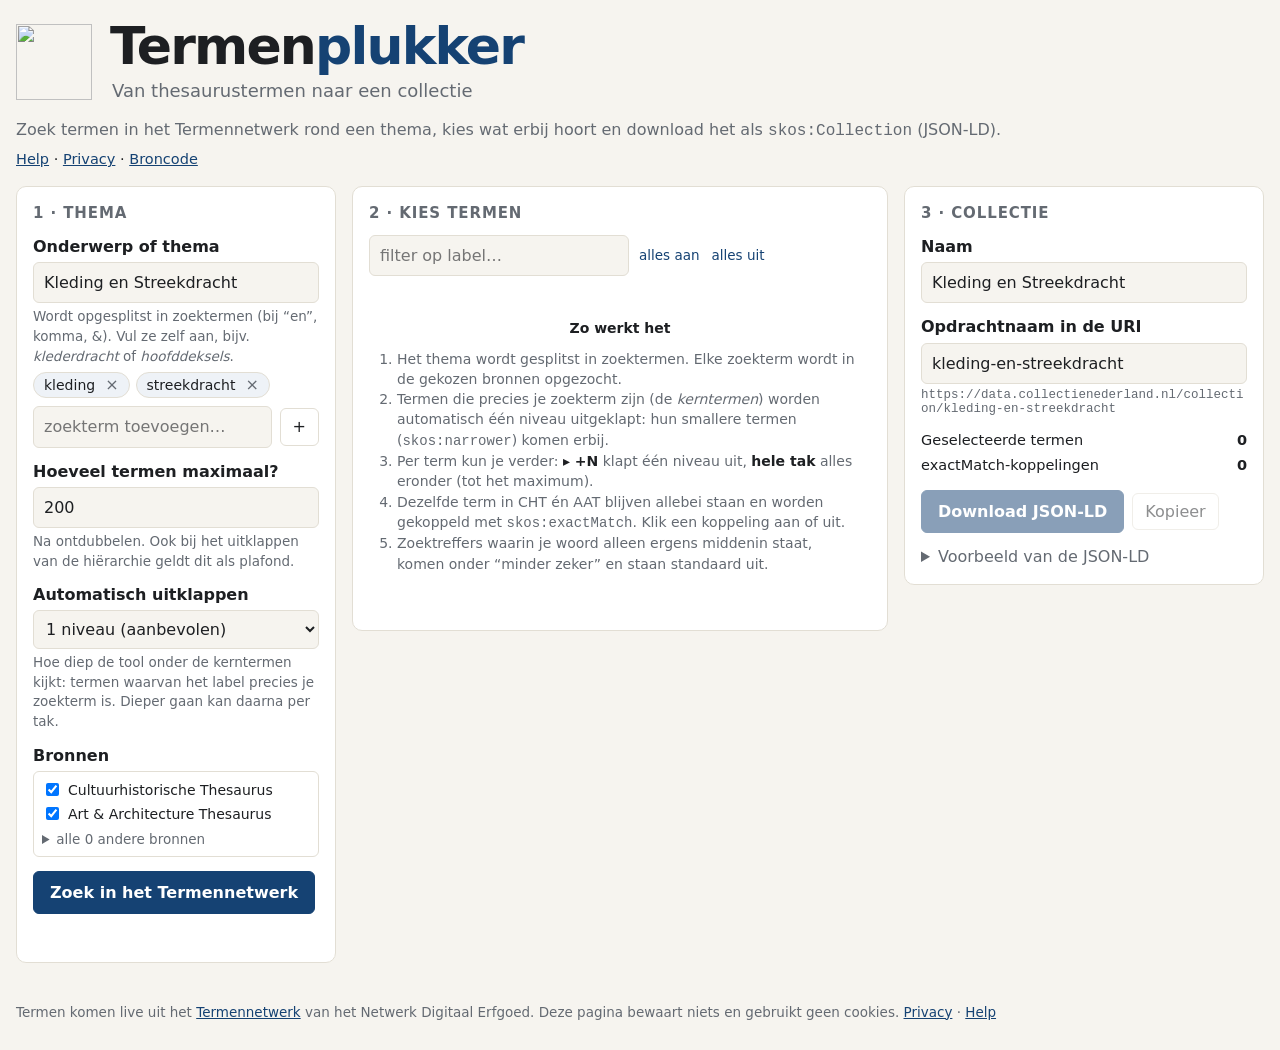
==== commit cb9099db: "fix: url collections" ====
--- a/public/index.html
+++ b/public/index.html
@@ -206,7 +206,7 @@
 <footer>Termen komen live uit het <a href="https://termennetwerk.netwerkdigitaalerfgoed.nl/" rel="noopener">Termennetwerk</a> van het Netwerk Digitaal Erfgoed. Deze pagina bewaart niets en gebruikt geen cookies. <a href="/privacy">Privacy</a> · <a href="/help">Help</a></footer>
 <script>
 const API = 'https://termennetwerk-api.netwerkdigitaalerfgoed.nl/graphql';
-const BASE = 'https://collectienederland.nl/';
+const BASE = 'https://data.collectienederland.nl/collection/';
 const DEFAULT_SOURCES = ['https://data.cultureelerfgoed.nl/term/id/cht', 'http://vocab.getty.edu/aat'];
 const SUGGESTED = DEFAULT_SOURCES.concat(['https://data.colonialcollections.nl/nmvw/thesaurus', 'https://digitaalerfgoed.poolparty.biz/agrarischethesaurus', 'https://www.wikidata.org#entities-all']);
 const TERM_FIELDS = 'uri prefLabel altLabel scopeNote broader { uri prefLabel } narrower { uri prefLabel } exactMatch { uri }';
